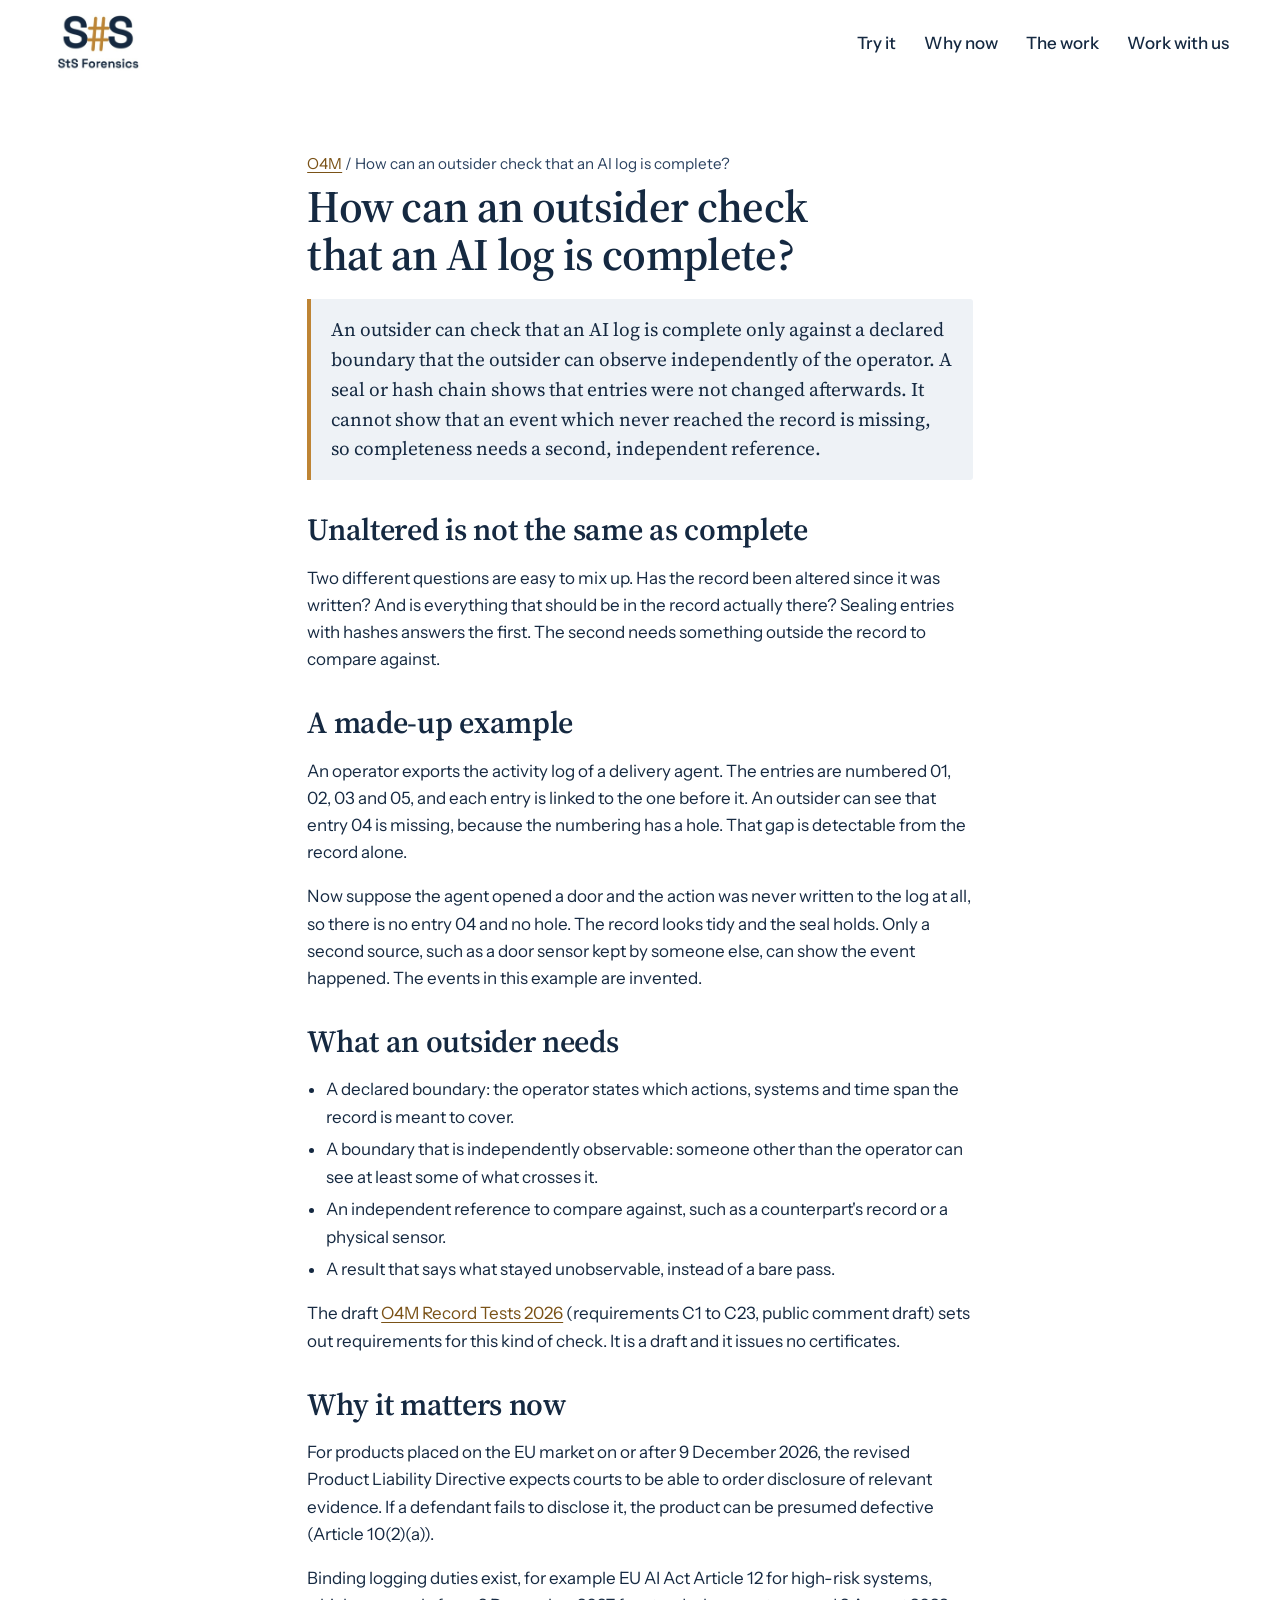
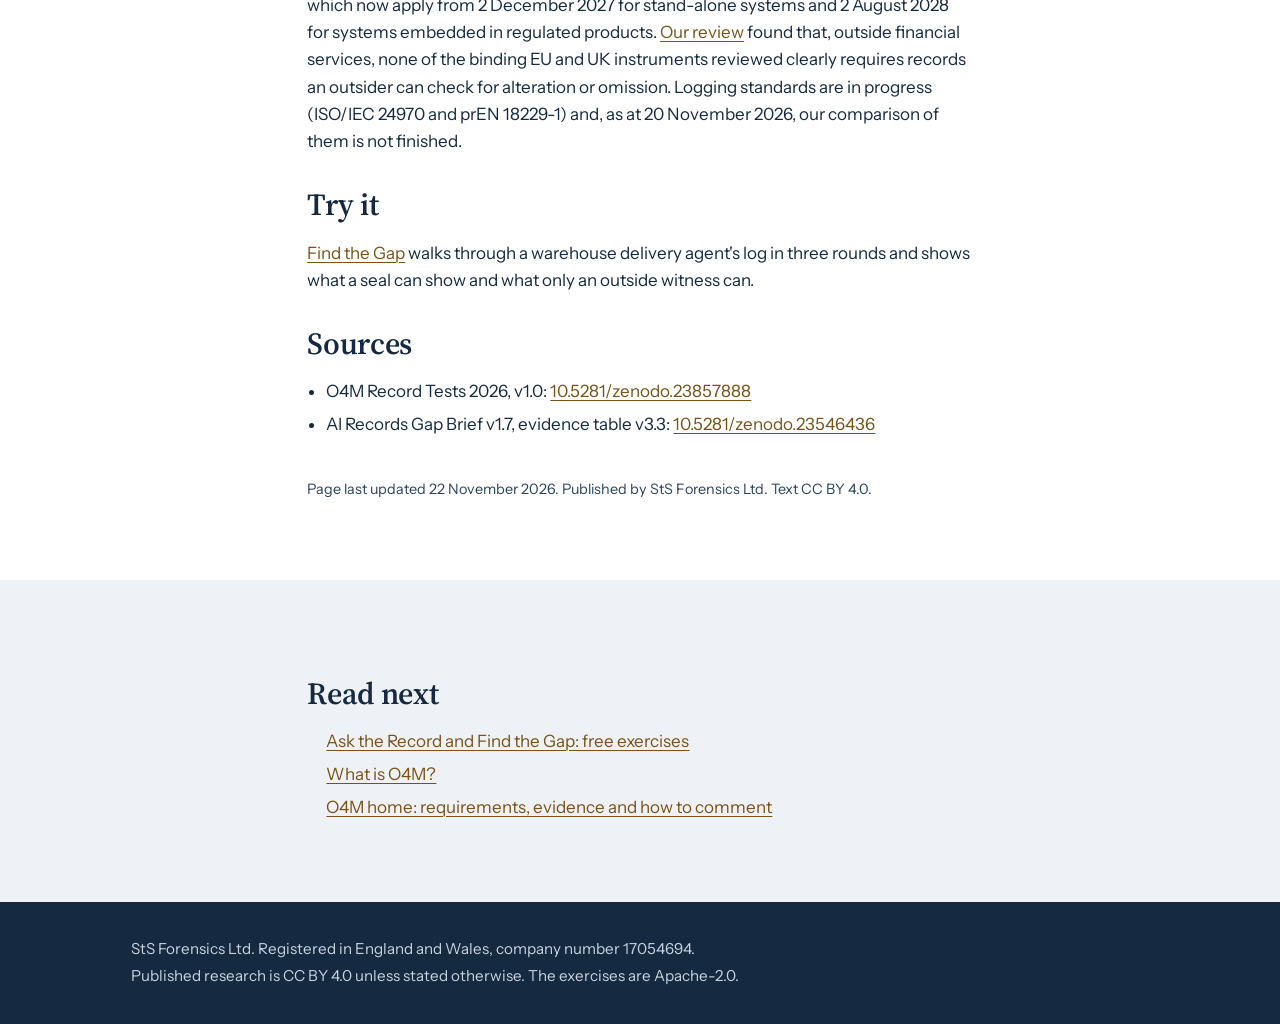
==== check-ai-log-complete/index.html @ 60401d44 "Add explainer pages, structured data and sitemap entries for search and AI answer engines Co-Authore" ====
<!DOCTYPE html>
<html lang="en-GB">
<head>
<meta charset="utf-8">
<meta name="viewport" content="width=device-width, initial-scale=1">
<title>How can an outsider check that an AI log is complete?</title>
<meta name="description" content="A hash seal shows a log was not altered, not that it is complete. Completeness needs a declared boundary and an independent reference. A short explanation with an example.">
<meta property="og:title" content="How can an outsider check that an AI log is complete?">
<meta property="og:description" content="A hash seal shows a log was not altered, not that it is complete. Completeness needs a declared boundary and an independent reference. A short explanation with an example.">
<meta property="og:type" content="article">
<meta property="og:site_name" content="StS Forensics">
<meta property="og:url" content="https://stsforensics.github.io/w/check-ai-log-complete/">
<meta property="og:image" content="https://stsforensics.github.io/w/assets/og.png">
<meta property="og:image:alt" content="StS Forensics: can anyone outside the company check what an AI system did?">
<meta name="twitter:card" content="summary_large_image">
<meta name="theme-color" content="#152941">
<link rel="canonical" href="https://stsforensics.github.io/w/check-ai-log-complete/">
<link rel="icon" type="image/png" href="../assets/favicon.png">
<link rel="preconnect" href="https://fonts.googleapis.com">
<link rel="preconnect" href="https://fonts.gstatic.com" crossorigin>
<link href="https://fonts.googleapis.com/css2?family=IBM+Plex+Mono:wght@400;500&family=Instrument+Sans:wght@400;500;600&family=Source+Serif+4:opsz,wght@8..60,500;8..60,600&display=swap" rel="stylesheet">
<link rel="stylesheet" href="../styles.css">
<script type="application/ld+json">{"@context": "https://schema.org", "@graph": [{"@type": "Article", "headline": "How can an outsider check that an AI log is complete?", "description": "A hash seal shows a log was not altered, not that it is complete. Completeness needs a declared boundary and an independent reference. A short explanation with an example.", "url": "https://stsforensics.github.io/w/check-ai-log-complete/", "mainEntityOfPage": "https://stsforensics.github.io/w/check-ai-log-complete/", "datePublished": "2026-11-22", "dateModified": "2026-11-22", "inLanguage": "en-GB", "image": "https://stsforensics.github.io/w/assets/og.png", "author": {"@type": "Person", "name": "Gareth Wong", "sameAs": "https://orcid.org/0009-0007-8958-4776"}, "publisher": {"@type": "Organization", "name": "StS Forensics Ltd", "url": "https://stsforensics.github.io/w/"}}, {"@type": "BreadcrumbList", "itemListElement": [{"@type": "ListItem", "position": 1, "name": "O4M", "item": "https://stsforensics.github.io/w/"}, {"@type": "ListItem", "position": 2, "name": "How can an outsider check that an AI log is complete?", "item": "https://stsforensics.github.io/w/check-ai-log-complete/"}]}]}</script>
</head>
<body>
<a class="skip" href="#main">Skip to content</a>
<header class="top">
  <a class="brand" href="../" aria-label="StS Forensics, home">
    <img src="../assets/logo.jpg" alt="StS Forensics" width="427" height="320">
  </a>
  <nav aria-label="Main">
    <a href="../#try">Try it</a>
    <a href="../#why">Why now</a>
    <a href="../#work">The work</a>
    <a href="../#contact">Work with us</a>
  </nav>
</header>
<main id="main">
<article class="wrap article">
<p class="crumb"><a href="../">O4M</a> / How can an outsider check that an AI log is complete?</p>
<h1>How can an outsider check that an AI log is complete?</h1>

<p class="answer">An outsider can check that an AI log is complete only against a declared boundary that the outsider can observe independently of the operator. A seal or hash chain shows that entries were not changed afterwards. It cannot show that an event which never reached the record is missing, so completeness needs a second, independent reference.</p>

<h2>Unaltered is not the same as complete</h2>
<p>Two different questions are easy to mix up. Has the record been altered since it was written? And is everything that should be in the record actually there? Sealing entries with hashes answers the first. The second needs something outside the record to compare against.</p>

<h2>A made-up example</h2>
<p>An operator exports the activity log of a delivery agent. The entries are numbered 01, 02, 03 and 05, and each entry is linked to the one before it. An outsider can see that entry 04 is missing, because the numbering has a hole. That gap is detectable from the record alone.</p>
<p>Now suppose the agent opened a door and the action was never written to the log at all, so there is no entry 04 and no hole. The record looks tidy and the seal holds. Only a second source, such as a door sensor kept by someone else, can show the event happened. The events in this example are invented.</p>

<h2>What an outsider needs</h2>
<ul>
  <li>A declared boundary: the operator states which actions, systems and time span the record is meant to cover.</li>
  <li>A boundary that is independently observable: someone other than the operator can see at least some of what crosses it.</li>
  <li>An independent reference to compare against, such as a counterpart's record or a physical sensor.</li>
  <li>A result that says what stayed unobservable, instead of a bare pass.</li>
</ul>
<p>The draft <a href="https://doi.org/10.5281/zenodo.23857888">O4M Record Tests 2026</a> (requirements C1 to C23, public comment draft) sets out requirements for this kind of check. It is a draft and it issues no certificates.</p>

<h2>Why it matters now</h2>
<p>For products placed on the EU market on or after 9 December 2026, the revised Product Liability Directive expects courts to be able to order disclosure of relevant evidence. If a defendant fails to disclose it, the product can be presumed defective (Article 10(2)(a)).</p>
<p>Binding logging duties exist, for example EU AI Act Article 12 for high-risk systems, which now apply from 2 December 2027 for stand-alone systems and 2 August 2028 for systems embedded in regulated products. <a href="https://doi.org/10.5281/zenodo.23546436">Our review</a> found that, outside financial services, none of the binding EU and UK instruments reviewed clearly requires records an outsider can check for alteration or omission. Logging standards are in progress (ISO/IEC 24970 and prEN 18229-1) and, as at 20 November 2026, our comparison of them is not finished.</p>

<h2>Try it</h2>
<p><a href="../exercises/">Find the Gap</a> walks through a warehouse delivery agent's log in three rounds and shows what a seal can show and what only an outside witness can.</p>

<h2>Sources</h2>
<ul>
  <li>O4M Record Tests 2026, v1.0: <a href="https://doi.org/10.5281/zenodo.23857888">10.5281/zenodo.23857888</a></li>
  <li>AI Records Gap Brief v1.7, evidence table v3.3: <a href="https://doi.org/10.5281/zenodo.23546436">10.5281/zenodo.23546436</a></li>
</ul>

<p class="stamp">Page last updated 22 November 2026. Published by StS Forensics Ltd. Text CC BY 4.0.</p>
</article>
<section class="band">
  <div class="wrap article">
    <h2>Read next</h2>
    <ul class="next"><li><a href="../exercises/">Ask the Record and Find the Gap: free exercises</a></li><li><a href="../what-is-o4m/">What is O4M?</a></li><li><a href="../">O4M home: requirements, evidence and how to comment</a></li></ul>
  </div>
</section>
</main>
<footer class="foot">
  <div class="wrap">
    <p>StS Forensics Ltd. Registered in England and Wales, company number 17054694.</p>
    <p>Published research is CC BY 4.0 unless stated otherwise. The exercises are Apache-2.0.</p>
  </div>
</footer>
</body>
</html>
---- styles.css ----
:root{
  --ink:#152941;
  --ink-2:#2b4260;
  --paper:#ffffff;
  --mist:#eef2f6;
  --line:#d5dde6;
  --gold:#be8434;
  --bronze:#7a5217;
  --night:#0f1f33;
  --serif:"Source Serif 4",Georgia,serif;
  --sans:"Instrument Sans",system-ui,sans-serif;
  --mono:"IBM Plex Mono",ui-monospace,Menlo,monospace;
}
*{box-sizing:border-box}
html{scroll-behavior:smooth}
body{margin:0;font:400 1.0625rem/1.6 var(--sans);color:var(--ink);background:var(--paper)}
img{max-width:100%;height:auto}
a{color:var(--bronze);text-underline-offset:.18em;text-decoration-thickness:1px}
a:hover{color:var(--ink)}
:focus-visible{outline:3px solid var(--gold);outline-offset:3px;border-radius:2px}
.skip{position:absolute;left:-999px;top:0;background:var(--ink);color:#fff;padding:.6rem 1rem;z-index:10}
.skip:focus{left:0}

.top{display:flex;align-items:center;justify-content:space-between;gap:1.5rem;padding:.5rem clamp(1.25rem,4vw,3.5rem);background:var(--paper)}
.brand img{display:block;height:72px;width:auto}
.top nav{display:flex;gap:1.75rem}
.top nav a{color:var(--ink);text-decoration:none;font-weight:500}
.top nav a:hover{text-decoration:underline;text-decoration-color:var(--gold);text-decoration-thickness:2px;text-underline-offset:.3em}

h1,h2,h3{font-family:var(--serif);color:inherit;margin:0}
h1{font-weight:600;font-size:clamp(2.1rem,4.6vw,3.6rem);line-height:1.08;letter-spacing:-.015em;text-wrap:balance}
h2{font-weight:600;font-size:clamp(1.5rem,2.4vw,2rem);line-height:1.15;letter-spacing:-.01em}
h3{font-weight:500;font-size:1.25rem;line-height:1.3}

.hero{display:grid;grid-template-columns:minmax(0,1.05fr) minmax(0,1fr);gap:clamp(2rem,5vw,4.5rem);align-items:center;padding:clamp(2.5rem,6vw,5rem) clamp(1.25rem,4vw,3.5rem);background:var(--ink);color:#fff}
.hero-text{max-width:36rem}
.lede{font-size:1.2rem;line-height:1.6;color:#dbe4ee;margin:1.5rem 0 2rem;max-width:34rem}
.actions{display:flex;flex-wrap:wrap;gap:.75rem;margin:0}
.btn{display:inline-block;padding:.8rem 1.25rem;border:1.5px solid #8aa0b8;color:#fff;text-decoration:none;font-weight:600;border-radius:3px}
.btn:hover{border-color:#fff;color:#fff}
.btn.primary{background:var(--gold);border-color:var(--gold);color:var(--night)}
.btn.primary:hover{background:#d09442;border-color:#d09442;color:var(--night)}

.ledger{margin:0;background:var(--night);border:1px solid #2c4562;border-radius:4px;padding:1.1rem 1.1rem .9rem;font-family:var(--mono);font-size:.84rem}
.ledger-head{display:flex;justify-content:space-between;align-items:center;gap:1rem;margin-bottom:.9rem;color:#9fb3c8;font-family:var(--sans);font-size:.95rem}
.check{font:600 .9rem var(--sans);background:transparent;color:#fff;border:1.5px solid var(--gold);border-radius:3px;padding:.45rem .8rem;cursor:pointer}
.check:hover{background:var(--gold);color:var(--night)}
.check[disabled]{opacity:.55;cursor:default;background:transparent;color:#fff}
.rows{list-style:none;margin:0;padding:0}
.row{display:grid;grid-template-columns:2.4rem 4.6rem 1fr 5.2rem;gap:.6rem;align-items:baseline;padding:.5rem .6rem;border-left:3px solid transparent;color:#dbe4ee;transition:background .2s,border-color .2s}
.row .seq{color:#fff;font-weight:500}
.row .t{color:#7f96ad}
.row .h{color:#7f96ad;text-align:right}
.row.scanning{background:#17304c}
.row.ok{border-left-color:#4c7a5a}
.row.bad{background:#3a2a10;border-left-color:var(--gold)}
.row.bad .seq,.row.bad .h{color:#f2c27a}
.gapnote{display:block;grid-column:1/-1;color:#f2c27a;font-family:var(--sans);font-size:.88rem;padding-top:.15rem}
.verdict{margin:.9rem 0 .2rem;padding:.7rem .6rem;font-family:var(--sans);font-size:.98rem;line-height:1.5;color:#dbe4ee;border-top:1px solid #2c4562}
.verdict.bad{color:#f6d7a4}
.ledger figcaption{font-family:var(--sans);font-size:.82rem;color:#7f96ad;padding:.2rem .6rem 0}

.wrap{max-width:70rem;margin:0 auto;padding:clamp(2.5rem,5vw,4rem) clamp(1.25rem,4vw,3.5rem)}
.band{background:var(--mist)}
.wrap.two{display:grid;grid-template-columns:minmax(0,15rem) minmax(0,1fr);gap:1rem clamp(2rem,5vw,4rem);align-items:start}
.prose{max-width:38rem}
.prose p{margin:0 0 1rem}
.prose p:last-child{margin-bottom:0}
.limits{max-width:38rem;margin:1.75rem 0 0;padding:1rem 1.25rem 1.1rem;background:var(--paper);border-left:4px solid var(--gold);border-radius:0 3px 3px 0}
.limits h3{font-size:1.1rem;margin:0 0 .4rem}
.limits ul{margin:0;padding-left:1.1rem}
.limits li{margin:.25rem 0}

#try .intro{margin:.75rem 0 2rem;max-width:38rem;color:var(--ink-2)}
.games{display:grid;grid-template-columns:1fr 1fr;gap:0 clamp(2rem,5vw,4rem)}
.game{border-top:2px solid var(--gold);padding:1.1rem 0 .5rem}
.tile{display:block;margin-bottom:1rem;border-radius:4px;overflow:hidden;outline-offset:3px;transition:box-shadow .2s}
.tile:hover{box-shadow:0 0 0 3px var(--gold)}
.tile svg{display:block;width:100%;height:auto}
.game .short a{color:var(--bronze)}
.game h3 a{color:var(--ink);text-decoration-color:var(--gold);text-decoration-thickness:2px;text-underline-offset:.2em}
.game h3 a:hover{color:var(--bronze)}
.game p{margin:.5rem 0 0;max-width:30rem}
.game .short{font-family:var(--mono);font-size:.88rem;color:var(--ink-2)}
#try .note{margin:1.75rem 0 0;max-width:44rem;color:var(--ink-2);font-size:.98rem}
#work h2{margin-bottom:1.5rem}
.works{list-style:none;margin:0;padding:0}
.works li{display:grid;grid-template-columns:minmax(0,1fr) 9rem;gap:1.5rem;padding:1.4rem 0;border-top:1px solid var(--line)}
.works li:last-child{border-bottom:1px solid var(--line)}
.works h3 a{color:var(--ink);text-decoration-color:var(--gold);text-decoration-thickness:2px;text-underline-offset:.2em}
.works h3 a:hover{color:var(--bronze)}
.works p{margin:.4rem 0 0;max-width:40rem;color:var(--ink-2)}
.works .w-date{margin:0;text-align:right;color:var(--ink-2);font-size:.95rem}


.foot{background:var(--ink);color:#c7d3e0;font-size:.95rem}
.foot .wrap{padding-top:2rem;padding-bottom:2rem}
.foot p{margin:.2rem 0}

@media (max-width:860px){
  .hero{grid-template-columns:1fr}
  .wrap.two{grid-template-columns:1fr}
  .games{grid-template-columns:1fr}
  .works li{grid-template-columns:1fr;gap:.4rem}
  .works .w-date{text-align:left}
  .top nav{display:none}
  .brand img{height:60px}
}
@media (max-width:480px){
  .row{grid-template-columns:2rem 1fr 4.6rem}
  .row .t{display:none}
}
@media (prefers-reduced-motion:reduce){
  .tile{transition:none}
  html{scroll-behavior:auto}
  .row{transition:none}
}

.article{max-width:48rem}
.article h1{font-size:clamp(1.9rem,3.8vw,2.8rem);margin:.4rem 0 1.25rem}
.article h2{margin:2rem 0 .6rem}
.article p,.article li{max-width:42rem}
.article ul{padding-left:1.2rem}
.article li{margin:.35rem 0}
.crumb{margin:0;font-size:.95rem;color:var(--ink-2)}
.answer{font-family:var(--serif);font-size:1.2rem;line-height:1.55;padding:1rem 1.25rem;background:var(--mist);border-left:4px solid var(--gold);border-radius:0 3px 3px 0;max-width:42rem}
.facts{display:grid;grid-template-columns:minmax(0,11rem) minmax(0,1fr);gap:.5rem 1.5rem;margin:0;max-width:42rem}
.facts dt{font-weight:600}
.facts dd{margin:0}
.stamp{margin-top:2.5rem;font-size:.9rem;color:var(--ink-2)}
.next{list-style:none;padding:0}
.btn.dark{background:var(--ink);border-color:var(--ink);color:#fff;margin-right:.75rem}
.btn.dark:hover{background:var(--ink-2);border-color:var(--ink-2)}
@media (max-width:640px){.facts{grid-template-columns:1fr}.facts dt{margin-top:.5rem}}
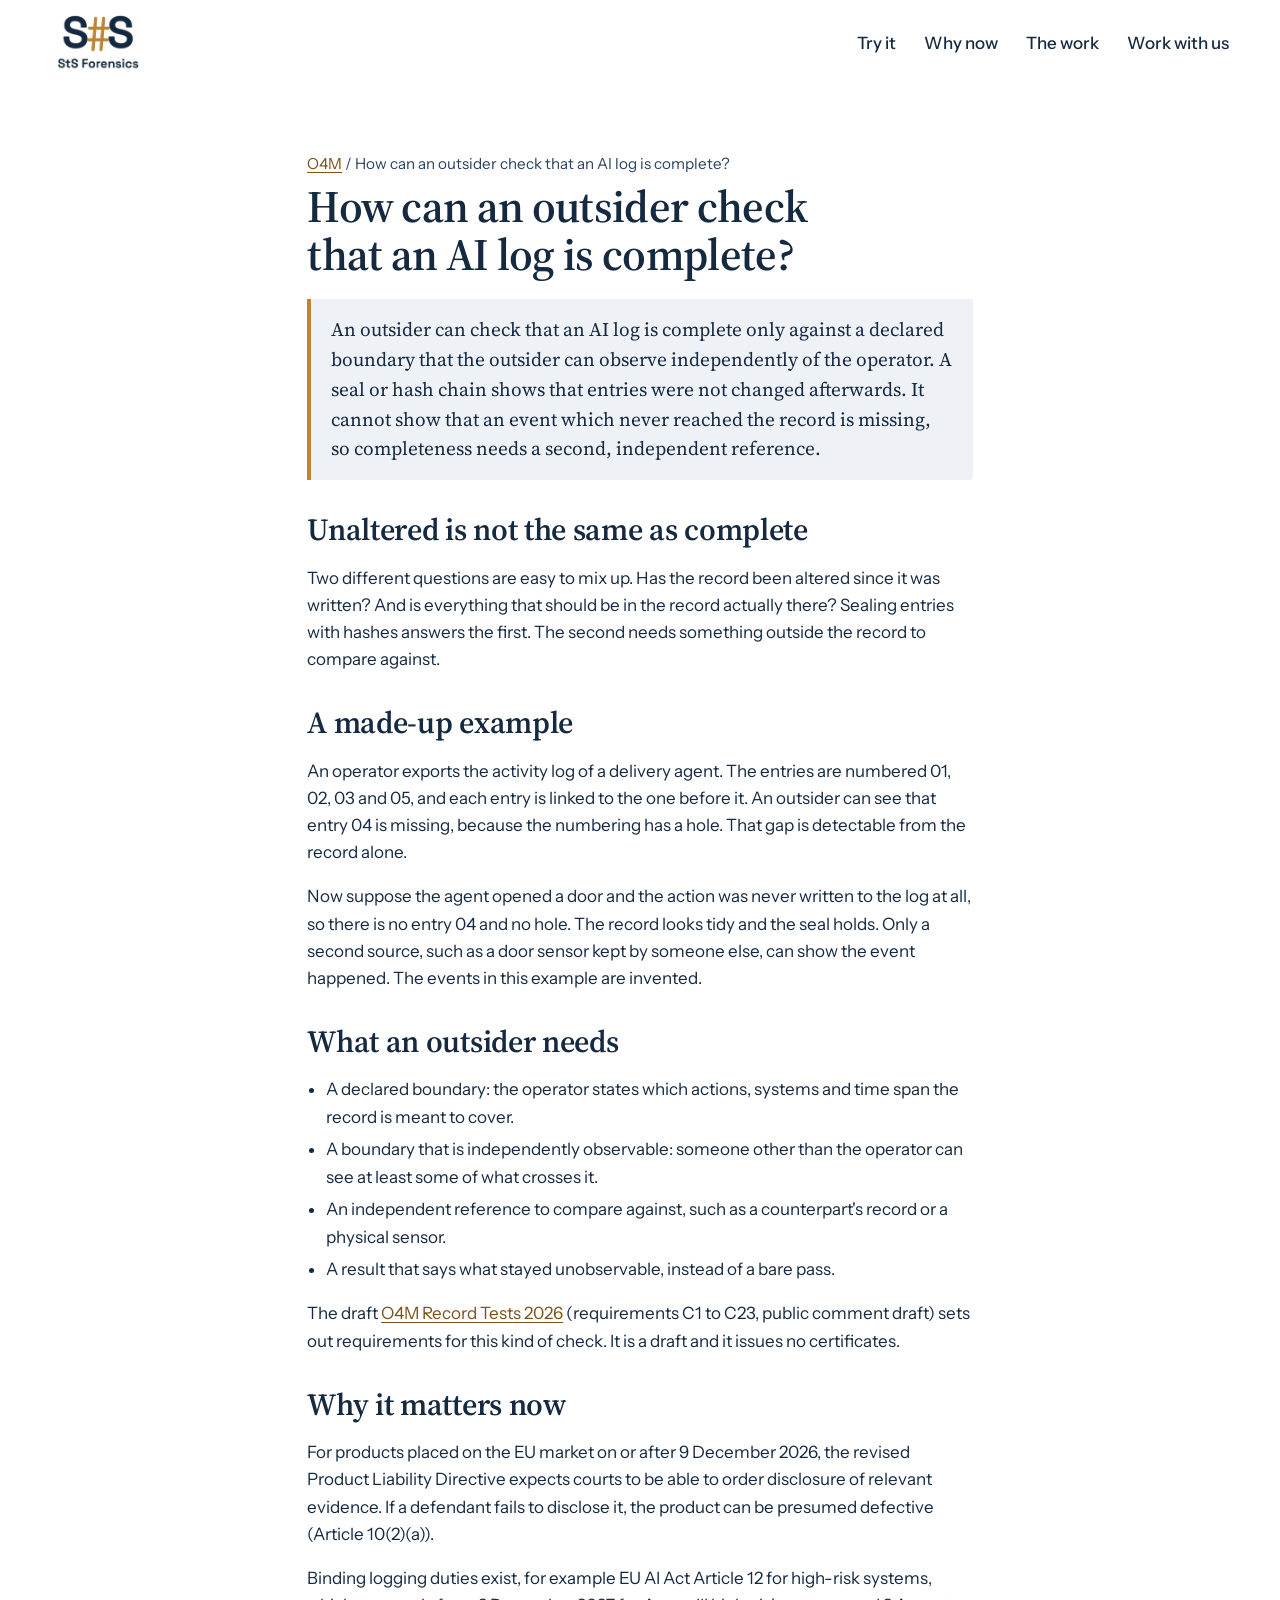
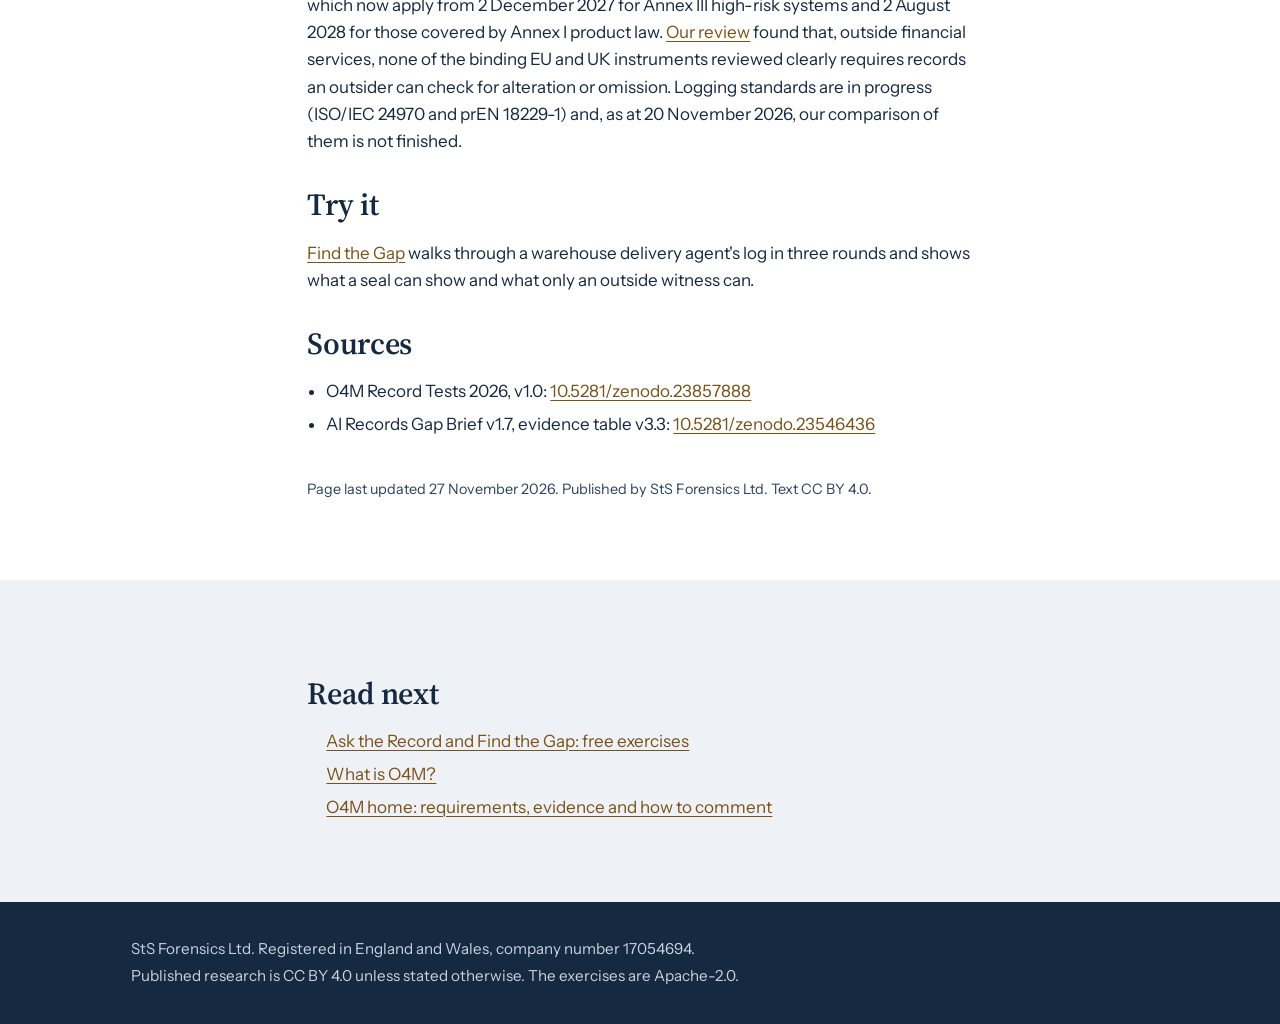
==== commit 944b8dba: "Add six explainer pages (record tests in plain English, unaltered vs complete, AI Act Art 12, PLD, g" ====
--- a/check-ai-log-complete/index.html
+++ b/check-ai-log-complete/index.html
@@ -20,7 +20,7 @@
 <link rel="preconnect" href="https://fonts.gstatic.com" crossorigin>
 <link href="https://fonts.googleapis.com/css2?family=IBM+Plex+Mono:wght@400;500&family=Instrument+Sans:wght@400;500;600&family=Source+Serif+4:opsz,wght@8..60,500;8..60,600&display=swap" rel="stylesheet">
 <link rel="stylesheet" href="../styles.css">
-<script type="application/ld+json">{"@context": "https://schema.org", "@graph": [{"@type": "Article", "headline": "How can an outsider check that an AI log is complete?", "description": "A hash seal shows a log was not altered, not that it is complete. Completeness needs a declared boundary and an independent reference. A short explanation with an example.", "url": "https://stsforensics.github.io/w/check-ai-log-complete/", "mainEntityOfPage": "https://stsforensics.github.io/w/check-ai-log-complete/", "datePublished": "2026-11-22", "dateModified": "2026-11-22", "inLanguage": "en-GB", "image": "https://stsforensics.github.io/w/assets/og.png", "author": {"@type": "Person", "name": "Gareth Wong", "sameAs": "https://orcid.org/0009-0007-8958-4776"}, "publisher": {"@type": "Organization", "name": "StS Forensics Ltd", "url": "https://stsforensics.github.io/w/"}}, {"@type": "BreadcrumbList", "itemListElement": [{"@type": "ListItem", "position": 1, "name": "O4M", "item": "https://stsforensics.github.io/w/"}, {"@type": "ListItem", "position": 2, "name": "How can an outsider check that an AI log is complete?", "item": "https://stsforensics.github.io/w/check-ai-log-complete/"}]}]}</script>
+<script type="application/ld+json">{"@context": "https://schema.org", "@graph": [{"@type": "Article", "headline": "How can an outsider check that an AI log is complete?", "description": "A hash seal shows a log was not altered, not that it is complete. Completeness needs a declared boundary and an independent reference. A short explanation with an example.", "url": "https://stsforensics.github.io/w/check-ai-log-complete/", "mainEntityOfPage": "https://stsforensics.github.io/w/check-ai-log-complete/", "datePublished": "2026-11-27", "dateModified": "2026-11-27", "inLanguage": "en-GB", "image": "https://stsforensics.github.io/w/assets/og.png", "author": {"@type": "Person", "name": "Gareth Wong", "sameAs": "https://orcid.org/0009-0007-8958-4776"}, "publisher": {"@type": "Organization", "name": "StS Forensics Ltd", "url": "https://stsforensics.github.io/w/"}}, {"@type": "BreadcrumbList", "itemListElement": [{"@type": "ListItem", "position": 1, "name": "O4M", "item": "https://stsforensics.github.io/w/"}, {"@type": "ListItem", "position": 2, "name": "How can an outsider check that an AI log is complete?", "item": "https://stsforensics.github.io/w/check-ai-log-complete/"}]}]}</script>
 </head>
 <body>
 <a class="skip" href="#main">Skip to content</a>
@@ -60,7 +60,7 @@
 
 <h2>Why it matters now</h2>
 <p>For products placed on the EU market on or after 9 December 2026, the revised Product Liability Directive expects courts to be able to order disclosure of relevant evidence. If a defendant fails to disclose it, the product can be presumed defective (Article 10(2)(a)).</p>
-<p>Binding logging duties exist, for example EU AI Act Article 12 for high-risk systems, which now apply from 2 December 2027 for stand-alone systems and 2 August 2028 for systems embedded in regulated products. <a href="https://doi.org/10.5281/zenodo.23546436">Our review</a> found that, outside financial services, none of the binding EU and UK instruments reviewed clearly requires records an outsider can check for alteration or omission. Logging standards are in progress (ISO/IEC 24970 and prEN 18229-1) and, as at 20 November 2026, our comparison of them is not finished.</p>
+<p>Binding logging duties exist, for example EU AI Act Article 12 for high-risk systems, which now apply from 2 December 2027 for Annex III high-risk systems and 2 August 2028 for those covered by Annex I product law. <a href="https://doi.org/10.5281/zenodo.23546436">Our review</a> found that, outside financial services, none of the binding EU and UK instruments reviewed clearly requires records an outsider can check for alteration or omission. Logging standards are in progress (ISO/IEC 24970 and prEN 18229-1) and, as at 20 November 2026, our comparison of them is not finished.</p>
 
 <h2>Try it</h2>
 <p><a href="../exercises/">Find the Gap</a> walks through a warehouse delivery agent's log in three rounds and shows what a seal can show and what only an outside witness can.</p>
@@ -71,7 +71,7 @@
   <li>AI Records Gap Brief v1.7, evidence table v3.3: <a href="https://doi.org/10.5281/zenodo.23546436">10.5281/zenodo.23546436</a></li>
 </ul>
 
-<p class="stamp">Page last updated 22 November 2026. Published by StS Forensics Ltd. Text CC BY 4.0.</p>
+<p class="stamp">Page last updated 27 November 2026. Published by StS Forensics Ltd. Text CC BY 4.0.</p>
 </article>
 <section class="band">
   <div class="wrap article">
--- a/styles.css
+++ b/styles.css
@@ -132,3 +132,29 @@
 .btn.dark{background:var(--ink);border-color:var(--ink);color:#fff;margin-right:.75rem}
 .btn.dark:hover{background:var(--ink-2);border-color:var(--ink-2)}
 @media (max-width:640px){.facts{grid-template-columns:1fr}.facts dt{margin-top:.5rem}}
+
+/* Tile animations. Static final state is the default, so reduced-motion users get the still picture. */
+@media (prefers-reduced-motion:no-preference){
+  .anim .pick{animation:atrpick 10s ease-in-out infinite}
+  .anim .r1{animation:rowin 8s ease infinite;animation-delay:0s}
+  .anim .r2{animation:rowin2 8s ease infinite}
+  .anim .r3{animation:rowin3 8s ease infinite}
+  .anim .r5{animation:rowin5 8s ease infinite}
+  .anim .gapbox{animation:gapin 8s ease infinite}
+  .anim .lens{animation:lensin 8s ease infinite}
+}
+@keyframes atrpick{
+  0%,12%{transform:translateX(-176px)}
+  16%,28%{transform:translateX(-124px)}
+  32%,44%{transform:translateX(-72px)}
+  48%,60%{transform:translateX(0)}
+  64%,76%{transform:translateX(52px)}
+  80%,92%{transform:translateX(104px)}
+  97%,100%{transform:translateX(-176px)}
+}
+@keyframes rowin{0%,3%{opacity:0}9%,92%{opacity:1}98%,100%{opacity:0}}
+@keyframes rowin2{0%,11%{opacity:0}17%,92%{opacity:1}98%,100%{opacity:0}}
+@keyframes rowin3{0%,19%{opacity:0}25%,92%{opacity:1}98%,100%{opacity:0}}
+@keyframes rowin5{0%,27%{opacity:0}33%,92%{opacity:1}98%,100%{opacity:0}}
+@keyframes gapin{0%,40%{opacity:0}46%,92%{opacity:1}98%,100%{opacity:0}}
+@keyframes lensin{0%,36%{opacity:0;transform:translateY(-46px)}52%,92%{opacity:1;transform:translateY(0)}98%,100%{opacity:0;transform:translateY(-46px)}}
